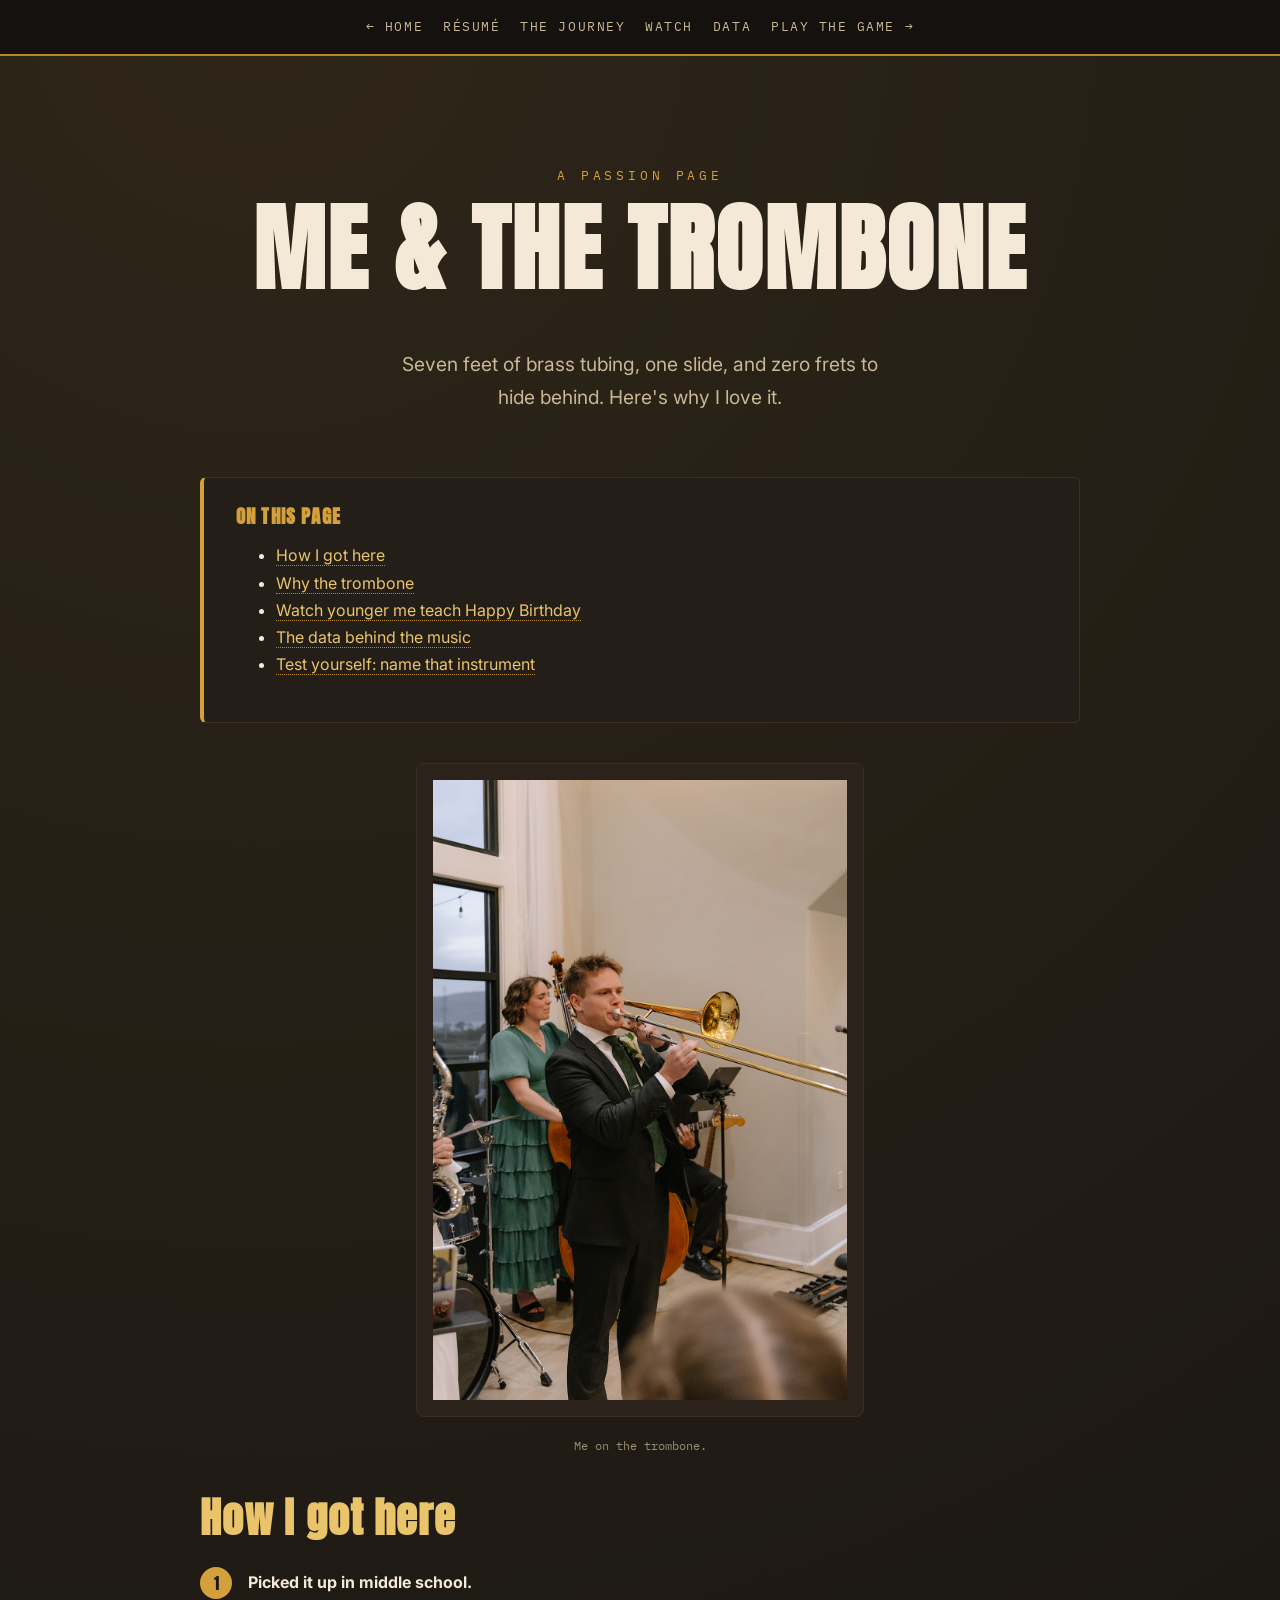
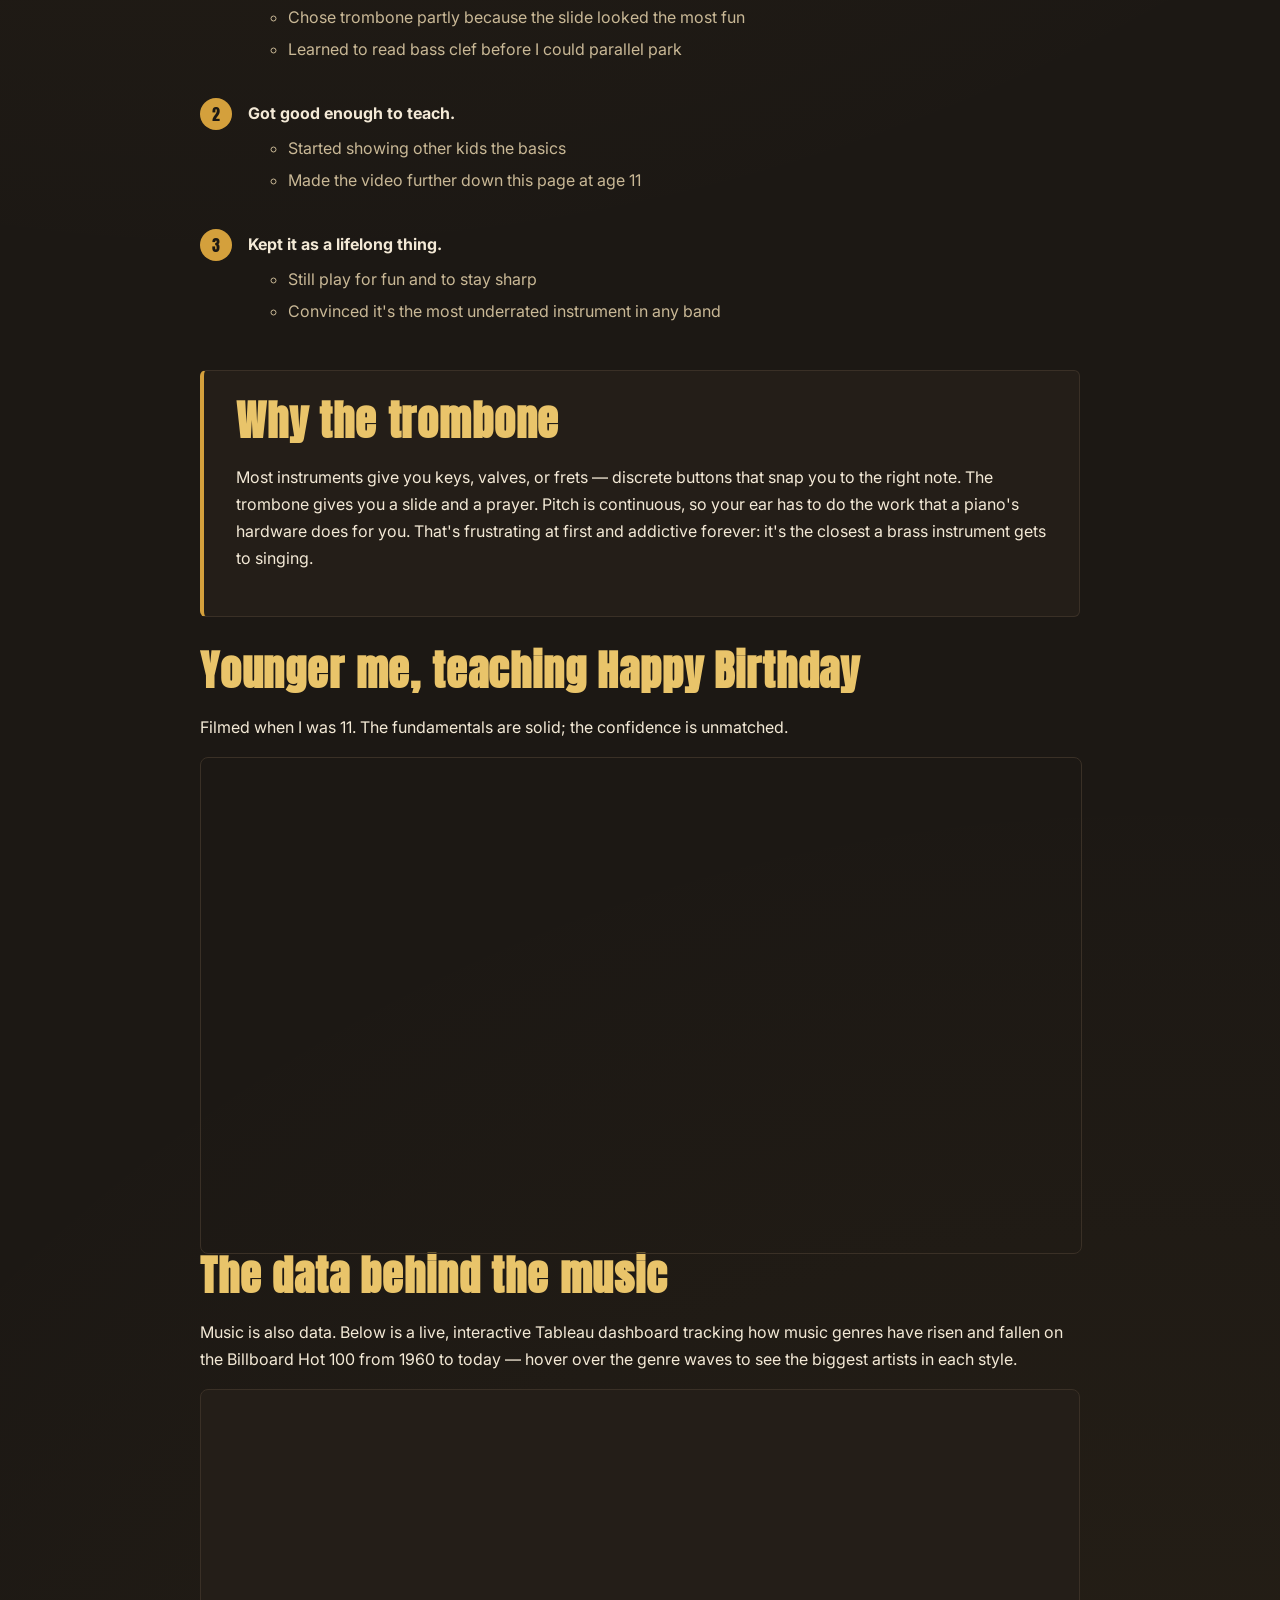
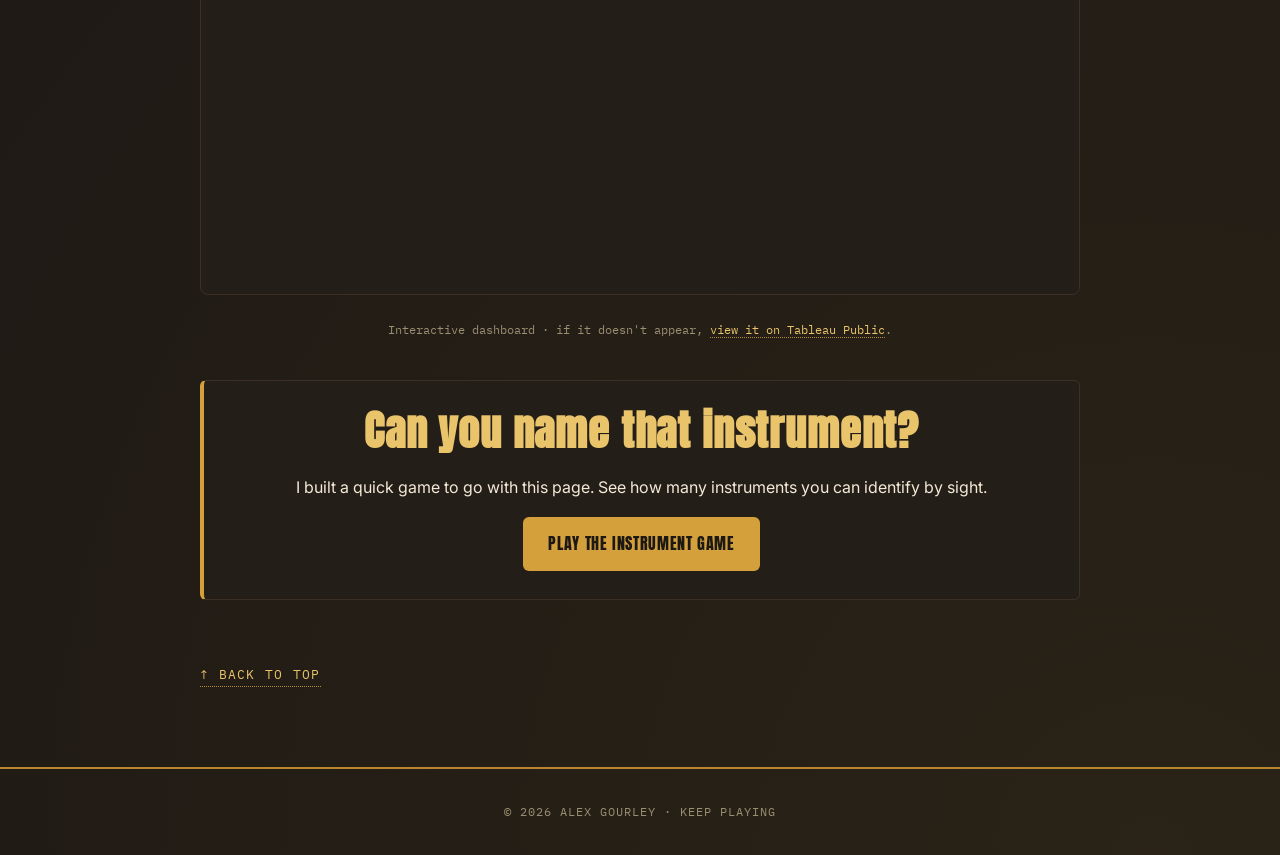
==== trombone.html @ 2c4d73ce "Add files via upload" ====
<!DOCTYPE html>
<html lang="en">
<head>
  <meta charset="UTF-8" />
  <meta name="viewport" content="width=device-width, initial-scale=1" />
  <title>Alex &amp; the Trombone</title>

  <!-- Web fonts (the page's own stylesheet is loaded below, no Bootstrap here) -->
  <link rel="preconnect" href="https://fonts.googleapis.com" />
  <link rel="preconnect" href="https://fonts.gstatic.com" crossorigin />
  <link href="https://fonts.googleapis.com/css2?family=Anton&family=Inter:wght@400;500&family=IBM+Plex+Mono:wght@400;500&display=swap" rel="stylesheet" />

  <!-- My from-scratch stylesheet -->
  <link rel="stylesheet" href="trombone.css" />
</head>

<body id="top">

  <!-- ============ NAV (back to professional pages + game) ============ -->
  <div class="tb-nav">
    <a href="index.html">← Home</a>
    <a href="resume.html">Résumé</a>
    <a href="#journey">The Journey</a>
    <a href="#video">Watch</a>
    <a href="#data">Data</a>
    <a href="game.html">Play the Game →</a>
  </div>

  <!-- ============ HERO ============ -->
  <header class="tb-hero">
    <p class="kicker">A Passion Page</p>
    <h1>Me &amp; the Trombone</h1>
    <p class="sub">Seven feet of brass tubing, one slide, and zero frets to hide behind. Here's why I love it.</p>
  </header>

  <div class="tb-wrap">

    <!-- on-page anchor target list (jumps to sections lower on the page) -->
    <div class="panel">
      <h3>On this page</h3>
      <ul>
        <li><a href="#journey">How I got here</a></li>
        <li><a href="#why">Why the trombone</a></li>
        <li><a href="#video">Watch younger me teach Happy Birthday</a></li>
        <li><a href="#data">The data behind the music</a></li>
        <li><a href="#game">Test yourself: name that instrument</a></li>
      </ul>
    </div>

    <!-- ============ IMAGE (not from Bootstrap) ============ -->
    <figure class="tb-figure">
      <!-- Your photo of you playing. File must be named exactly  images/AlexTrombone.jpg
           (GitHub Pages is case-sensitive). If it's ever missing, the illustration shows instead. -->
      <img src="images/AlexTrombone.jpg" alt="Alex playing the trombone"
           onerror="this.onerror=null; this.src='images/trombone.svg';" />
      <figcaption>Me on the trombone.</figcaption>
    </figure>

    <!-- ============ JOURNEY: ordered list with nested unordered lists ============ -->
    <section id="journey">
      <h2>How I got here</h2>
      <ol class="journey">
        <li>
          <strong>Picked it up in middle school.</strong>
          <ul>
            <li>Chose trombone partly because the slide looked the most fun</li>
            <li>Learned to read bass clef before I could parallel park</li>
          </ul>
        </li>
        <li>
          <strong>Got good enough to teach.</strong>
          <ul>
            <li>Started showing other kids the basics</li>
            <li>Made the video further down this page at age 11</li>
          </ul>
        </li>
        <li>
          <strong>Kept it as a lifelong thing.</strong>
          <ul>
            <li>Still play for fun and to stay sharp</li>
            <li>Convinced it's the most underrated instrument in any band</li>
          </ul>
        </li>
      </ol>
    </section>

    <!-- ============ WHY ============ -->
    <section id="why" class="panel">
      <h2>Why the trombone</h2>
      <p>
        Most instruments give you keys, valves, or frets — discrete buttons that snap you to the right
        note. The trombone gives you a slide and a prayer. Pitch is continuous, so your ear has to do
        the work that a piano's hardware does for you. That's frustrating at first and addictive forever:
        it's the closest a brass instrument gets to singing.
      </p>
    </section>

    <!-- ============ YOUTUBE VIDEO EMBED ============ -->
    <section id="video">
      <h2>Younger me, teaching Happy Birthday</h2>
      <p>Filmed when I was 11. The fundamentals are solid; the confidence is unmatched.</p>
      <div class="video-frame">
        <iframe
          src="https://www.youtube.com/embed/Db4qL44cSxY"
          title="Teaching Happy Birthday on trombone"
          allow="accelerometer; autoplay; clipboard-write; encrypted-media; gyroscope; picture-in-picture"
          allowfullscreen></iframe>
      </div>
    </section>

    <!-- ============ TABLEAU LIVE EMBED ============ -->
    <section id="data">
      <h2>The data behind the music</h2>
      <p>
        Music is also data. Below is a live, interactive Tableau dashboard tracking how music genres
        have risen and fallen on the Billboard Hot 100 from 1960 to today — hover over the genre waves
        to see the biggest artists in each style.
      </p>

      <!-- ░░░ TABLEAU SWAP ZONE ░░░
           This default shows a public music dashboard so the page works immediately.
           To use YOUR OWN viz (recommended — you already built some in class):
             1. Open your viz on Tableau Public and click "Share" → "Embed Code".
             2. Replace EVERYTHING between the SWAP ZONE comments with that code.
           Verify it loads after you publish, before you submit. -->
      <div class="tableau-box">
        <div class='tableauPlaceholder' id='vizTrombone' style='position: relative'>
          <object class='tableauViz' style='display:none;'>
            <param name='host_url' value='https%3A%2F%2Fpublic.tableau.com%2F' />
            <param name='embed_code_version' value='3' />
            <param name='site_root' value='' />
            <param name='name' value='EvolutionofMainstreamMusicBillboardHot100&#47;EvolutionofMainstreamMusic' />
            <param name='tabs' value='no' />
            <param name='toolbar' value='yes' />
            <param name='animate_transition' value='yes' />
            <param name='display_static_image' value='yes' />
            <param name='display_spinner' value='yes' />
            <param name='display_overlay' value='yes' />
            <param name='display_count' value='yes' />
            <param name='language' value='en-US' />
          </object>
        </div>
        <script type='text/javascript'>
          var divElement = document.getElementById('vizTrombone');
          var vizElement = divElement.getElementsByTagName('object')[0];
          vizElement.style.width = '100%';
          vizElement.style.height = '650px';
          var scriptElement = document.createElement('script');
          scriptElement.src = 'https://public.tableau.com/javascripts/api/viz_v1.js';
          vizElement.parentNode.insertBefore(scriptElement, vizElement);
        </script>
      </div>
      <p class="tableau-fallback">Interactive dashboard · if it doesn't appear,
        <a href="https://public.tableau.com/app/profile/armin.talic/viz/EvolutionofMainstreamMusicBillboardHot100/EvolutionofMainstreamMusic" target="_blank" rel="noopener">view it on Tableau Public</a>.</p>
      <!-- ░░░ END TABLEAU SWAP ZONE ░░░ -->
    </section>

    <!-- ============ GAME LINK ============ -->
    <section id="game" class="panel" style="text-align:center;">
      <h2>Can you name that instrument?</h2>
      <p>I built a quick game to go with this page. See how many instruments you can identify by sight.</p>
      <a class="cta-game" href="game.html">Play the instrument game</a>
    </section>

    <!-- on-page anchor: jump back to the top -->
    <a class="to-top" href="#top">↑ Back to top</a>

  </div>

  <footer class="tb-foot">
    © 2026 ALEX GOURLEY · KEEP PLAYING
  </footer>

</body>
</html>
---- trombone.css ----
/* ============================================================
   trombone.css  —  hand-written stylesheet for the trombone page
   Identity: warm jazz-club / gig-poster.  Brass + cream on dark.
   (Written from scratch — no Bootstrap used on this page.)
   ============================================================ */

/* ---- 1. Page base + CUSTOM BACKGROUND COLOR ---- */
body {
  margin: 0;
  background-color: #1c1814;           /* custom warm near-black background */
  background-image:
    radial-gradient(circle at 20% 0%, rgba(212,160,60,0.10), transparent 45%),
    radial-gradient(circle at 90% 100%, rgba(212,160,60,0.08), transparent 40%);
  color: #f3e9d6;                       /* font color: warm cream */
  font-family: "Inter", system-ui, sans-serif;  /* font family: body */
  line-height: 1.7;
}

/* ---- 2. Display headings ---- */
h1, h2, h3 {
  font-family: "Anton", Impact, sans-serif;  /* font family: poster display */
  letter-spacing: 0.02em;
  line-height: 1.05;
  margin: 0 0 0.5em;
}
h1 { font-size: clamp(2.8rem, 9vw, 6rem); color: #f3e9d6; text-transform: uppercase; }
h2 { font-size: clamp(1.6rem, 5vw, 2.6rem); color: #e9c46a; }  /* font color: brass */
h3 { font-size: 1.2rem; color: #d4a03c; letter-spacing: 0.06em; text-transform: uppercase; }

a { color: #e9c46a; text-decoration: none; border-bottom: 1px dotted #b8862c; }
a:hover { color: #fff; border-bottom-color: #fff; }

/* ---- 3. DIV: top navigation bar ---- */
.tb-nav {
  display: flex;
  flex-wrap: wrap;
  gap: 1.25rem;
  align-items: center;
  justify-content: center;
  padding: 1rem;
  background-color: #14110e;
  border-bottom: 2px solid #b8862c;
  position: sticky;
  top: 0;
  z-index: 10;
  font-family: "IBM Plex Mono", monospace;
  font-size: 0.8rem;
  letter-spacing: 0.12em;
  text-transform: uppercase;
}
.tb-nav a { border: 0; color: #c9b896; }
.tb-nav a:hover { color: #e9c46a; }

/* ---- 4. DIV: centered content wrapper ---- */
.tb-wrap {
  max-width: 880px;
  margin: 0 auto;
  padding: 0 1.25rem 5rem;
}

/* ---- 5. DIV: hero band ---- */
.tb-hero {
  text-align: center;
  padding: clamp(3rem, 9vw, 6rem) 1rem 2rem;
}
.tb-hero .kicker {
  font-family: "IBM Plex Mono", monospace;
  color: #d4a03c;
  letter-spacing: 0.3em;
  text-transform: uppercase;
  font-size: 0.8rem;
}
.tb-hero .sub { color: #c9b896; font-size: 1.2rem; max-width: 40ch; margin: 0.5rem auto 0; }

/* ---- 6. DIV: brass card / panel ---- */
.panel {
  background-color: #241e18;
  border: 1px solid #3a3026;
  border-left: 4px solid #d4a03c;
  border-radius: 6px;
  padding: 1.75rem 2rem;
  margin: 2rem 0;
}

/* ---- 7. Trombone image framing ---- */
.tb-figure { text-align: center; margin: 2.5rem 0; }
.tb-figure img {
  max-width: 560px;
  max-height: 620px;
  width: auto;
  height: auto;
  background: #2b231b;
  border: 1px solid #3a3026;
  border-radius: 8px;
  padding: 1rem;
}
.tb-figure figcaption {
  font-family: "IBM Plex Mono", monospace;
  font-size: 0.78rem;
  color: #9c8e72;
  margin-top: 0.6rem;
}

/* ---- 8. Responsive video wrapper (keeps the embed 16:9) ---- */
.video-frame {
  position: relative;
  width: 100%;
  padding-top: 56.25%;
  border-radius: 8px;
  overflow: hidden;
  border: 1px solid #3a3026;
}
.video-frame iframe {
  position: absolute;
  inset: 0;
  width: 100%;
  height: 100%;
  border: 0;
}

/* ---- 9. Lists ---- */
ol.journey { counter-reset: step; list-style: none; padding-left: 0; }
ol.journey > li {
  position: relative;
  padding: 0.5rem 0 0.5rem 3rem;
  margin-bottom: 1rem;
}
ol.journey > li::before {
  counter-increment: step;
  content: counter(step);
  position: absolute;
  left: 0; top: 0.4rem;
  width: 2rem; height: 2rem;
  background: #d4a03c;
  color: #1c1814;
  font-family: "Anton", sans-serif;
  border-radius: 50%;
  display: grid;
  place-items: center;
}
ol.journey ul { margin: 0.5rem 0 0; color: #c9b896; }
ol.journey ul li { margin-bottom: 0.3rem; }

/* ---- 10. Tableau embed sizing ---- */
.tableau-box {
  margin: 1rem 0;
  min-height: 480px;
  background: #241e18;
  border: 1px solid #3a3026;
  border-radius: 8px;
  padding: 0.75rem;
}
.tableau-box .tableauPlaceholder { width: 100% !important; }
.tableau-fallback {
  font-family: "IBM Plex Mono", monospace;
  font-size: 0.78rem;
  color: #9c8e72;
  text-align: center;
  padding: 0.5rem;
}

/* ---- 11. Back-to-top anchor link ---- */
.to-top {
  display: inline-block;
  margin-top: 2rem;
  font-family: "IBM Plex Mono", monospace;
  font-size: 0.8rem;
  letter-spacing: 0.1em;
  text-transform: uppercase;
}

/* ---- 12. Footer ---- */
.tb-foot {
  text-align: center;
  padding: 2rem 1rem;
  border-top: 2px solid #b8862c;
  font-family: "IBM Plex Mono", monospace;
  font-size: 0.78rem;
  color: #9c8e72;
  letter-spacing: 0.08em;
}

/* ---- 13. Play-the-game call-to-action ---- */
.cta-game {
  display: inline-block;
  background: #d4a03c;
  color: #1c1814;
  font-family: "Anton", sans-serif;
  letter-spacing: 0.04em;
  text-transform: uppercase;
  padding: 0.85rem 1.6rem;
  border-radius: 6px;
  border: 0;
}
.cta-game:hover { background: #f0c053; color: #1c1814; }
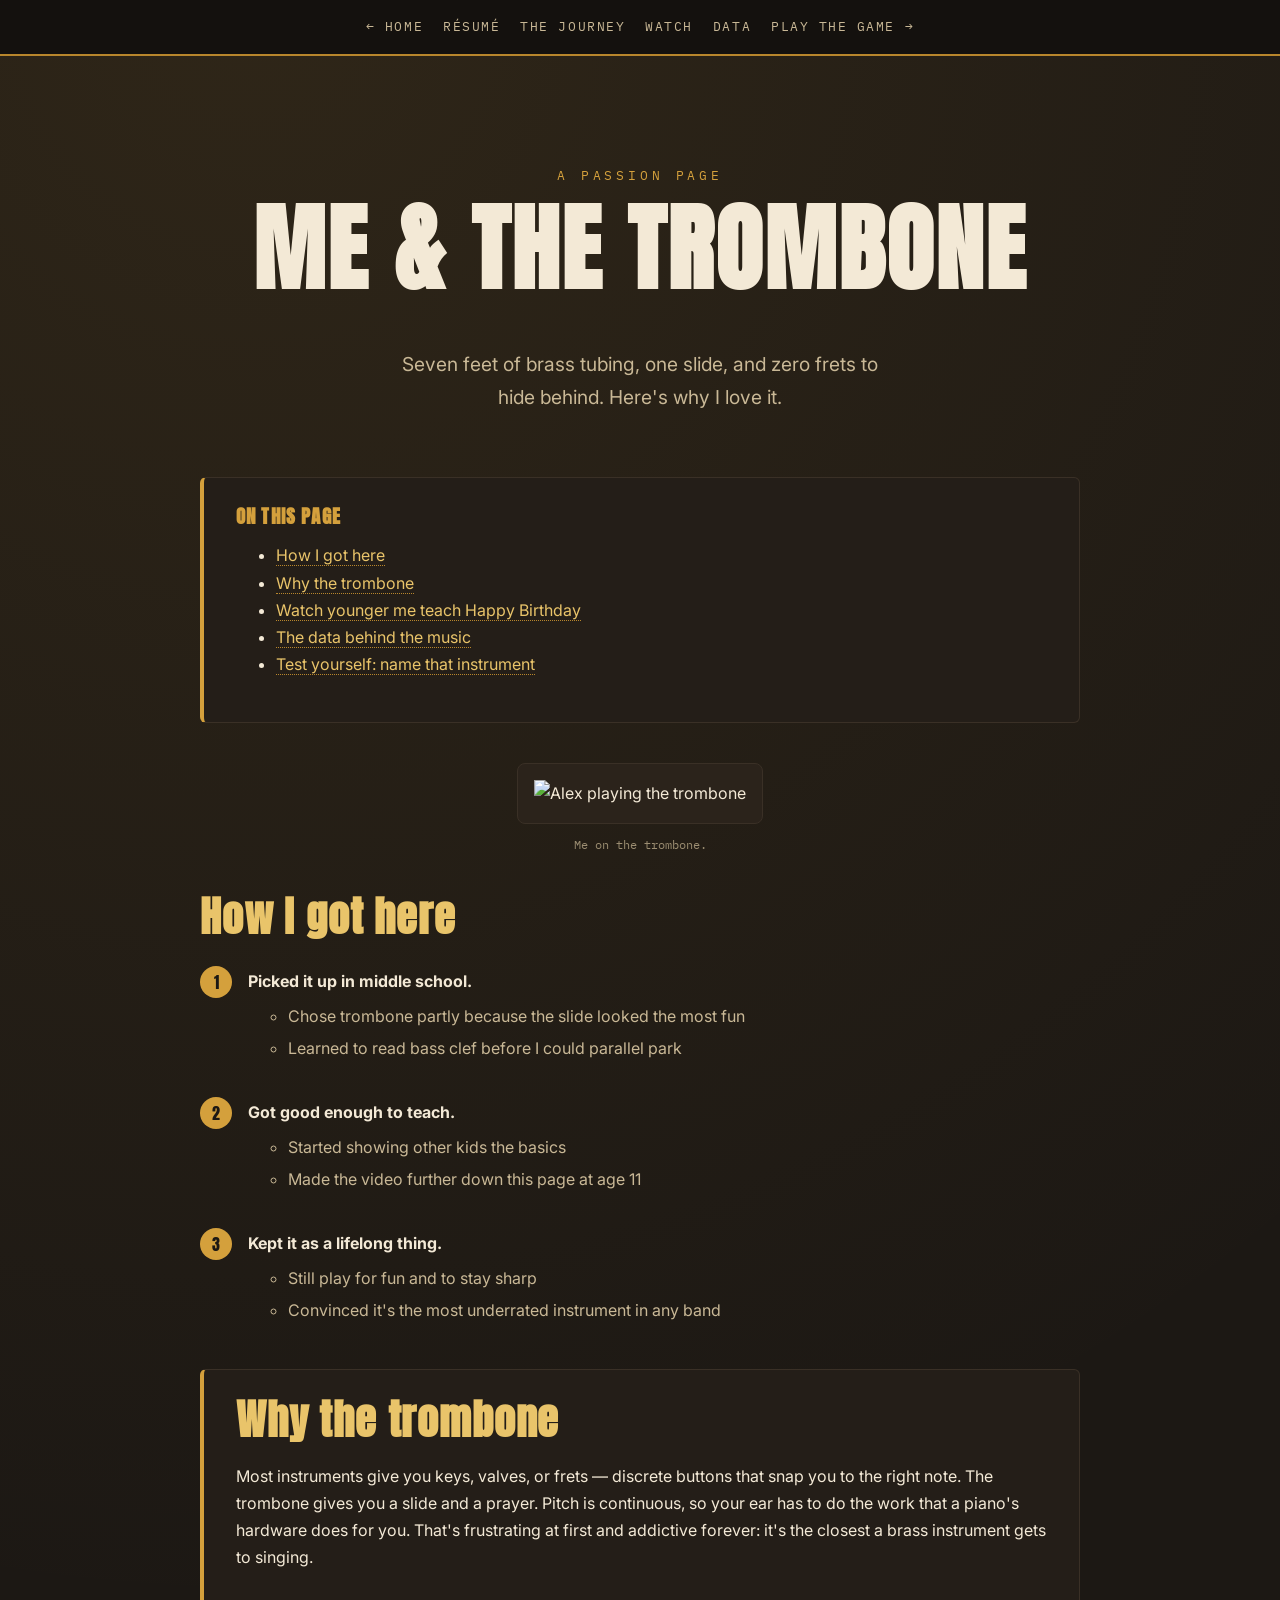
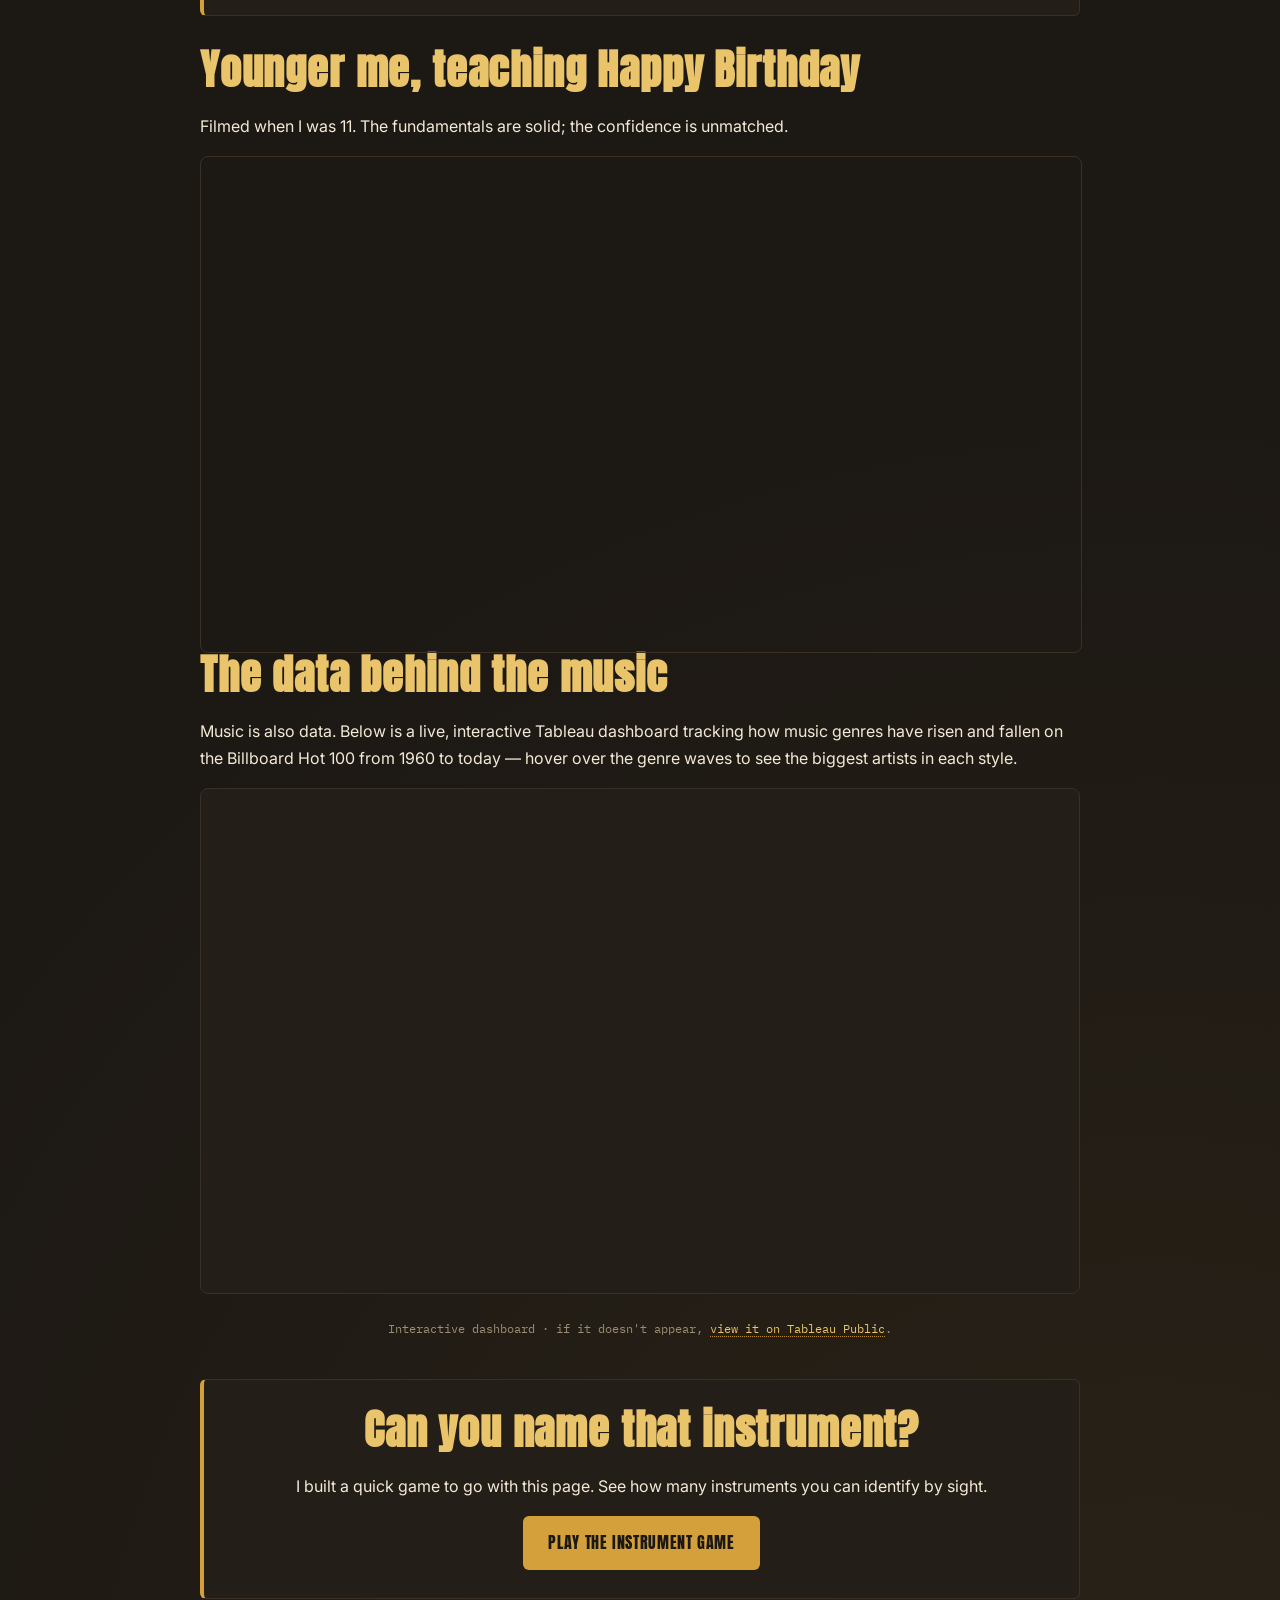
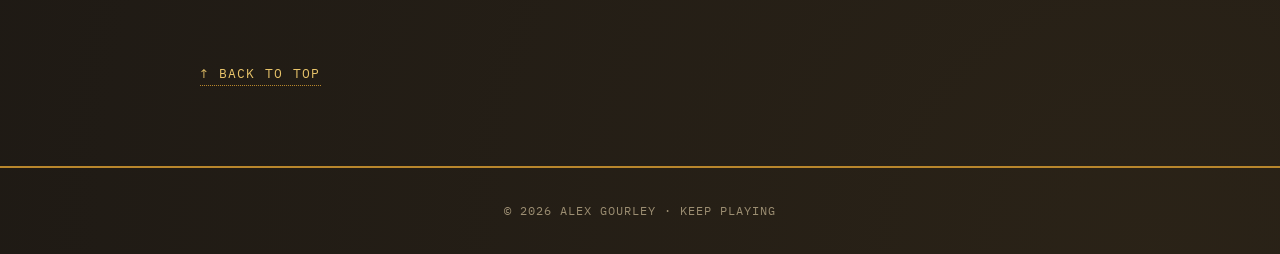
==== commit 26ea092c: "Update trombone.html" ====
--- a/trombone.html
+++ b/trombone.html
@@ -49,10 +49,9 @@
 
     <!-- ============ IMAGE (not from Bootstrap) ============ -->
     <figure class="tb-figure">
-      <!-- Your photo of you playing. File must be named exactly  images/AlexTrombone.jpg
-           (GitHub Pages is case-sensitive). If it's ever missing, the illustration shows instead. -->
-      <img src="images/AlexTrombone.jpg" alt="Alex playing the trombone"
-           onerror="this.onerror=null; this.src='images/trombone.svg';" />
+      <!-- Your photo of you playing sits at the top level of the repo, named  AlexTrombone.jpg -->
+      <img src="AlexTrombone.jpg" alt="Alex playing the trombone"
+           onerror="this.onerror=null; this.src='trombone.svg';" />
       <figcaption>Me on the trombone.</figcaption>
     </figure>
 
@@ -172,4 +171,4 @@
   </footer>
 
 </body>
-</html>+</html>
